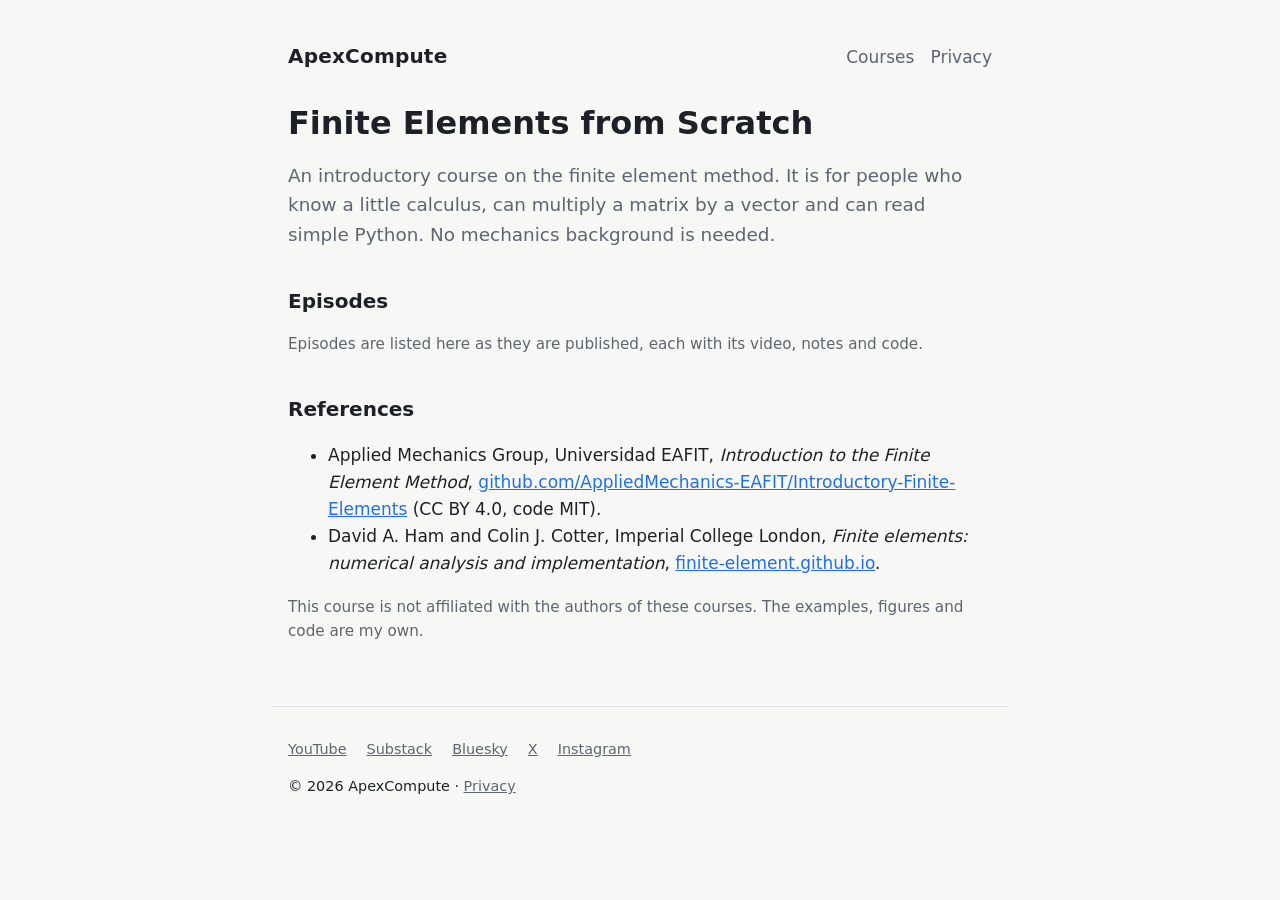
==== courses/finite-elements/index.html @ 87509bd2 "Home page, privacy policy and two course pages" ====
<!doctype html>
<html lang="en">
<head>
<meta charset="utf-8">
<meta name="viewport" content="width=device-width, initial-scale=1">
<title>Finite Elements from Scratch · ApexCompute</title>
<meta name="description" content="An introductory finite element course with runnable code for every episode.">
<link rel="stylesheet" href="../../assets/style.css">
</head>
<body>
<header>
  <a class="brand" href="../../">ApexCompute</a>
  <nav><a href="../../courses/">Courses</a><a href="../../privacy.html">Privacy</a></nav>
</header>
<main>
<h1>Finite Elements from Scratch</h1>
<p class="lead">An introductory course on the finite element method. It is for people who know a little calculus, can multiply a matrix by a vector and can read simple Python. No mechanics background is needed.</p>

<h2>Episodes</h2>
<p class="note">Episodes are listed here as they are published, each with its video, notes and code.</p>

<h2>References</h2>
<ul>
  <li>Applied Mechanics Group, Universidad EAFIT, <em>Introduction to the Finite Element Method</em>, <a href="https://github.com/AppliedMechanics-EAFIT/Introductory-Finite-Elements">github.com/AppliedMechanics-EAFIT/Introductory-Finite-Elements</a> (CC BY 4.0, code MIT).</li>
  <li>David A. Ham and Colin J. Cotter, Imperial College London, <em>Finite elements: numerical analysis and implementation</em>, <a href="https://finite-element.github.io">finite-element.github.io</a>.</li>
</ul>
<p class="note">This course is not affiliated with the authors of these courses. The examples, figures and code are my own.</p>
</main>
<footer>
  <ul class="links">
    <li><a href="https://www.youtube.com/@apexcompute372">YouTube</a></li>
    <li><a href="https://apexcompute.substack.com">Substack</a></li>
    <li><a href="https://bsky.app/profile/apexcompute372.bsky.social">Bluesky</a></li>
    <li><a href="https://x.com/apexcompute372">X</a></li>
    <li><a href="https://www.instagram.com/apexcompute372/">Instagram</a></li>
  </ul>
  <p>© 2026 ApexCompute · <a href="../../privacy.html">Privacy</a></p>
</footer>
</body>
</html>
---- assets/style.css ----
:root {
  --bg: #f7f7f5; --fg: #1d2127; --muted: #5d6570; --line: #dfe1e4; --accent: #1f6feb; --card: #ffffff;
  --max: 46rem;
}
@media (prefers-color-scheme: dark) {
  :root { --bg: #0f1216; --fg: #e6e8eb; --muted: #9aa3ad; --line: #252b33; --accent: #6aa6ff; --card: #161a20; }
}
* { box-sizing: border-box; }
html { -webkit-text-size-adjust: 100%; }
body {
  margin: 0; background: var(--bg); color: var(--fg);
  font: 17px/1.6 system-ui, -apple-system, "Segoe UI", Roboto, "Helvetica Neue", Arial, sans-serif;
}
header, main, footer { max-width: var(--max); margin: 0 auto; padding: 0 1rem; }
header { padding-top: 2.5rem; display: flex; justify-content: space-between; align-items: baseline; flex-wrap: wrap; gap: .5rem; }
header a.brand { font-weight: 700; font-size: 1.25rem; letter-spacing: .01em; color: var(--fg); text-decoration: none; }
nav a { margin-left: 1rem; color: var(--muted); text-decoration: none; }
nav a:hover, nav a[aria-current="page"] { color: var(--fg); }
main { padding-top: 1.5rem; padding-bottom: 3rem; }
h1 { font-size: 2rem; line-height: 1.2; margin: .5rem 0 1rem; }
h2 { font-size: 1.25rem; margin: 2.25rem 0 .75rem; }
p, li { color: var(--fg); }
.lead { font-size: 1.15rem; color: var(--muted); }
a { color: var(--accent); }
.cards { display: grid; gap: 1rem; grid-template-columns: repeat(auto-fit, minmax(16rem, 1fr)); margin: 1rem 0; }
.card { background: var(--card); border: 1px solid var(--line); border-radius: 10px; padding: 1rem 1.1rem; }
.card h3 { margin: 0 0 .35rem; font-size: 1.05rem; }
.card p { margin: 0; color: var(--muted); font-size: .95rem; }
.links { list-style: none; padding: 0; display: flex; flex-wrap: wrap; gap: .5rem 1.25rem; }
.note { color: var(--muted); font-size: .95rem; }
footer { border-top: 1px solid var(--line); padding-top: 1rem; padding-bottom: 2rem; color: var(--muted); font-size: .9rem; }
footer a { color: var(--muted); }
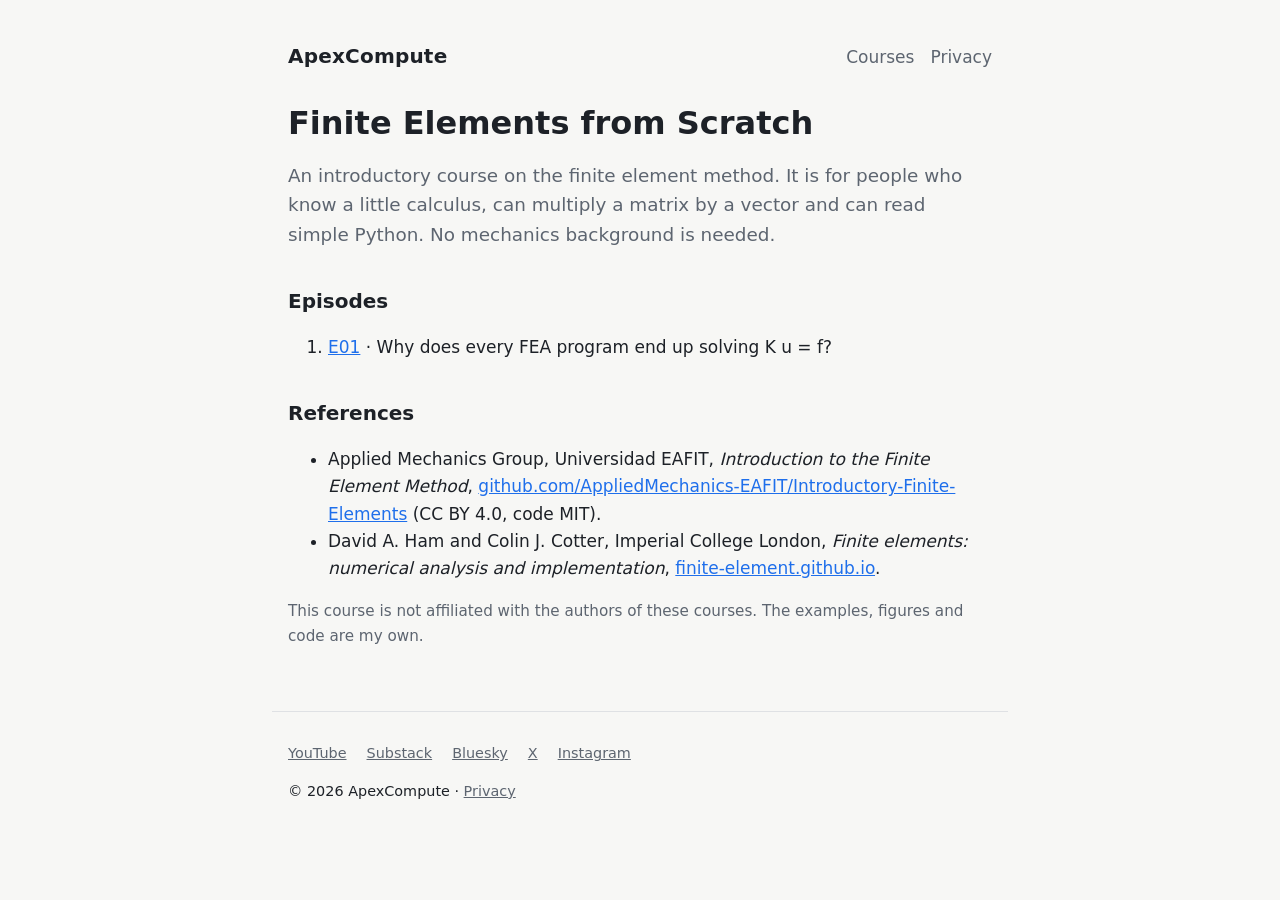
==== commit 8ef0a33c: "Finite Elements from Scratch: episode 1 materials" ====
--- a/courses/finite-elements/index.html
+++ b/courses/finite-elements/index.html
@@ -17,7 +17,11 @@
 <p class="lead">An introductory course on the finite element method. It is for people who know a little calculus, can multiply a matrix by a vector and can read simple Python. No mechanics background is needed.</p>
 
 <h2>Episodes</h2>
-<p class="note">Episodes are listed here as they are published, each with its video, notes and code.</p>
+<!-- episodes:start -->
+<ol class="episodes">
+  <li><a href="E01/">E01</a> · Why does every FEA program end up solving K u = f?</li>
+</ol>
+<!-- episodes:end -->
 
 <h2>References</h2>
 <ul>
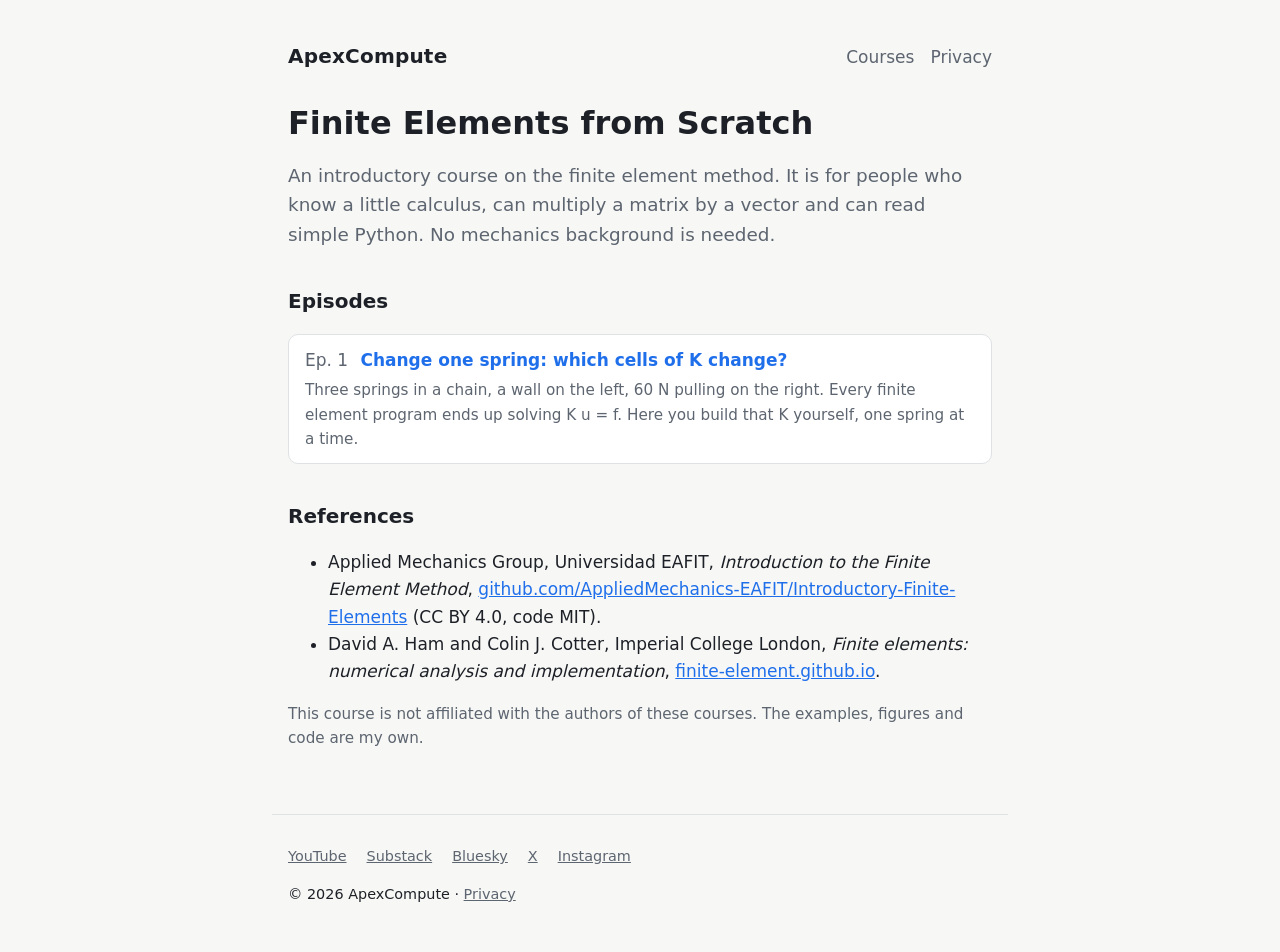
==== commit 5f515fd7: "Episode pages become interactive companions: build K yourself (FEA E01), step through a real agent r" ====
--- a/courses/finite-elements/index.html
+++ b/courses/finite-elements/index.html
@@ -19,7 +19,7 @@
 <h2>Episodes</h2>
 <!-- episodes:start -->
 <ol class="episodes">
-  <li><a href="E01/">E01</a> · Why does every FEA program end up solving K u = f?</li>
+  <li><a href="E01/"><span class="ep">Ep. 1</span> Change one spring: which cells of K change?</a><p>Three springs in a chain, a wall on the left, 60 N pulling on the right. Every finite element program ends up solving K u = f. Here you build that K yourself, one spring at a time.</p></li>
 </ol>
 <!-- episodes:end -->
 
--- a/assets/style.css
+++ b/assets/style.css
@@ -30,3 +30,59 @@
 .note { color: var(--muted); font-size: .95rem; }
 footer { border-top: 1px solid var(--line); padding-top: 1rem; padding-bottom: 2rem; color: var(--muted); font-size: .9rem; }
 footer a { color: var(--muted); }
+
+/* episode pages (interactive companion pages; 2026-11-22) */
+:root { --s1: #1b7f79; --s2: #c2185b; --s3: #b26a00; --hit: #fff1c2; --ok: #1a7f37; --bad: #b42318; --code: #f0f1f3; }
+@media (prefers-color-scheme: dark) {
+  :root { --s1: #4fd1c5; --s2: #f06292; --s3: #f5b041; --hit: #4a3b0a; --ok: #56d364; --bad: #ff7b72; --code: #1c2128; }
+}
+.kicker { color: var(--muted); font-size: .95rem; margin: 0; }
+.kicker a { color: var(--muted); }
+.video { position: relative; aspect-ratio: 16 / 9; margin: 1.25rem 0; border-radius: 10px; overflow: hidden; background: #000; }
+.video iframe { position: absolute; inset: 0; width: 100%; height: 100%; border: 0; }
+.button { display: inline-block; padding: .5rem .9rem; border-radius: 8px; border: 1px solid var(--line);
+  background: var(--card); color: var(--fg); text-decoration: none; font-weight: 600; font-size: .95rem; }
+.button:hover { border-color: var(--accent); }
+.button.sub { background: var(--accent); border-color: var(--accent); color: #fff; }
+.pager { display: flex; justify-content: space-between; align-items: center; gap: 1rem; flex-wrap: wrap;
+  margin: 3rem 0 1rem; padding-top: 1rem; border-top: 1px solid var(--line); }
+.pager a { margin: 0; }
+pre { background: var(--code); border-radius: 8px; padding: .75rem 1rem; overflow-x: auto; font-size: .9rem; }
+code { font-family: ui-monospace, SFMono-Regular, Menlo, Consolas, monospace; font-size: .92em; }
+details { background: var(--card); border: 1px solid var(--line); border-radius: 8px; padding: .5rem .9rem; margin: .75rem 0; }
+summary { cursor: pointer; font-weight: 600; }
+.widget { background: var(--card); border: 1px solid var(--line); border-radius: 12px; padding: 1rem; margin: 1rem 0; }
+.widget .row { display: flex; flex-wrap: wrap; gap: .5rem; align-items: center; margin: .5rem 0; }
+.widget button { font: inherit; font-size: .95rem; padding: .4rem .8rem; border-radius: 8px; cursor: pointer;
+  border: 1px solid var(--line); background: var(--bg); color: var(--fg); }
+.widget button[aria-pressed="true"] { border-color: var(--accent); outline: 2px solid var(--accent); }
+.widget button:disabled { opacity: .5; cursor: default; }
+.widget .msg { min-height: 1.6em; margin: .5rem 0 0; }
+.widget .ok { color: var(--ok); } .widget .bad { color: var(--bad); }
+.widget svg { width: 100%; height: auto; display: block; }
+.widget label { font-size: .95rem; display: flex; gap: .5rem; align-items: center; }
+.widget input[type=range] { width: 9rem; }
+table.k { border-collapse: collapse; margin: .5rem 0; font-variant-numeric: tabular-nums; }
+table.k th { color: var(--muted); font-weight: 500; font-size: .85rem; padding: 0 .4rem; }
+table.k td { border: 1px solid var(--line); min-width: 4.2rem; height: 2.6rem; text-align: center; padding: .1rem .3rem; font-size: .95rem; }
+table.k td.hit { background: var(--hit); font-weight: 700; }
+table.k td small { display: block; font-size: .72rem; color: var(--muted); line-height: 1.1; }
+.c1 { color: var(--s1); } .c2 { color: var(--s2); } .c3 { color: var(--s3); }
+.scroll { overflow-x: auto; }
+ol.episodes { list-style: none; padding: 0; }
+ol.episodes li { border: 1px solid var(--line); background: var(--card); border-radius: 10px; padding: .75rem 1rem; margin: .6rem 0; }
+ol.episodes li a { font-weight: 600; text-decoration: none; }
+ol.episodes li .ep { color: var(--muted); font-weight: 500; margin-right: .4rem; }
+ol.episodes li p { margin: .25rem 0 0; color: var(--muted); font-size: .95rem; }
+.chat { display: flex; flex-direction: column; gap: .5rem; margin: .75rem 0; }
+.bubble { border-radius: 10px; padding: .55rem .8rem; border: 1px solid var(--line); max-width: 100%; overflow-x: auto; }
+.bubble .who { font-size: .78rem; color: var(--muted); text-transform: uppercase; letter-spacing: .04em; display: block; }
+.bubble.user { background: var(--bg); }
+.bubble.model { background: var(--card); border-color: var(--accent); }
+.bubble.tool { background: var(--code); }
+.bubble pre { margin: .3rem 0 0; padding: .4rem .6rem; }
+.bubble.new { animation: pop .35s ease-out; }
+@keyframes pop { from { opacity: 0; transform: translateY(6px); } to { opacity: 1; transform: none; } }
+.meter { display: grid; grid-template-columns: 6rem 1fr 4rem; gap: .5rem; align-items: center; font-size: .9rem; }
+.meter .bar { height: .7rem; border-radius: 4px; background: var(--accent); }
+@media (prefers-reduced-motion: reduce) { .bubble.new { animation: none; } }
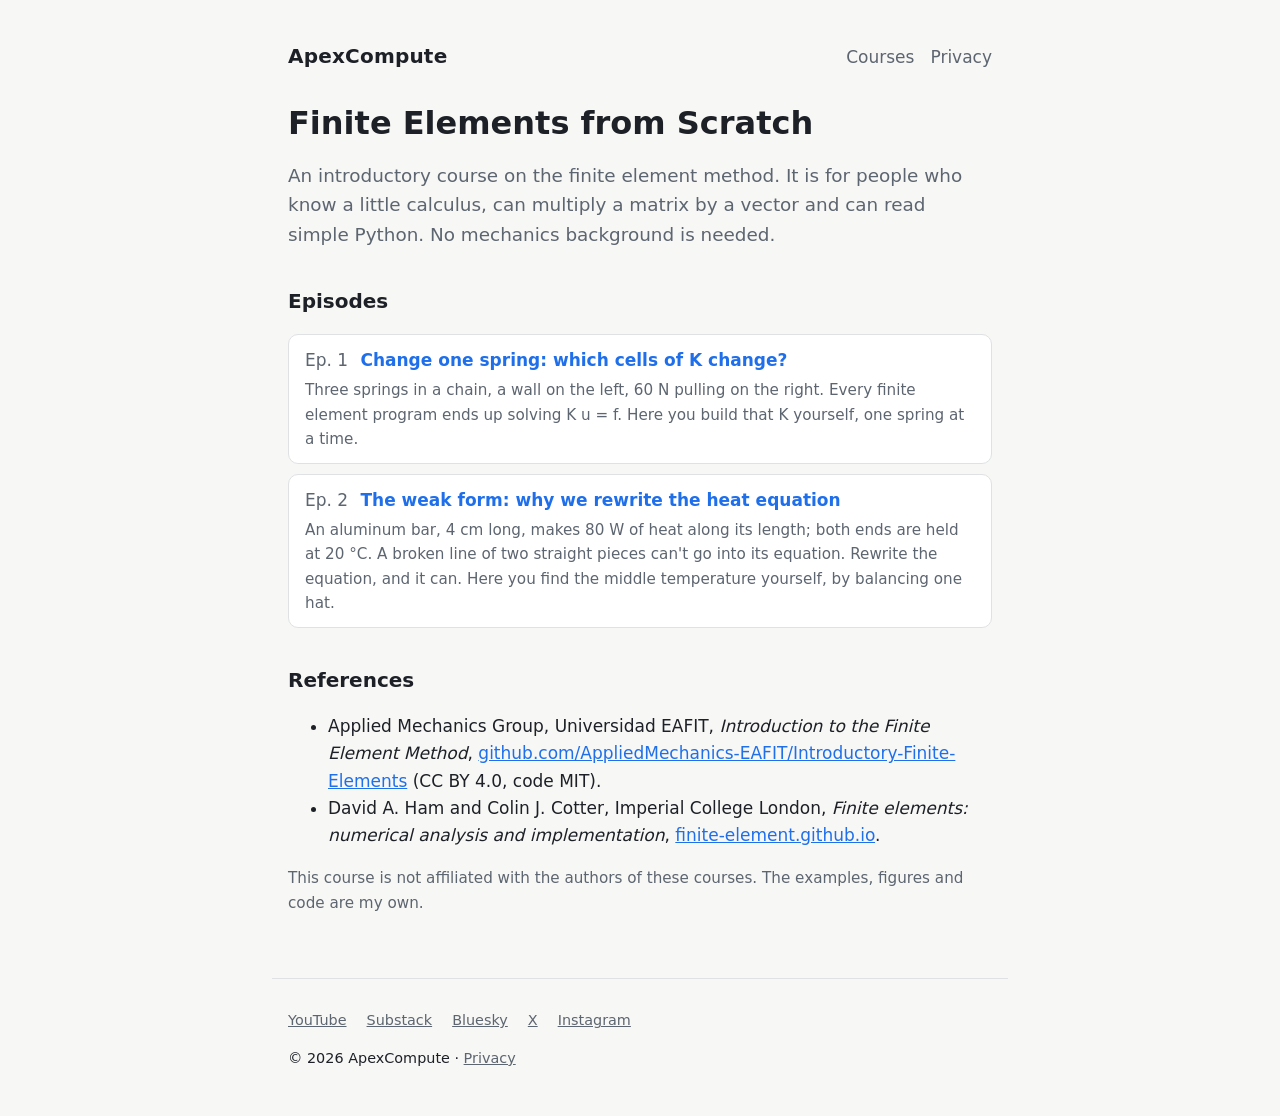
==== commit 032fceba: "Finite Elements from Scratch: episode E02" ====
--- a/courses/finite-elements/index.html
+++ b/courses/finite-elements/index.html
@@ -20,6 +20,7 @@
 <!-- episodes:start -->
 <ol class="episodes">
   <li><a href="E01/"><span class="ep">Ep. 1</span> Change one spring: which cells of K change?</a><p>Three springs in a chain, a wall on the left, 60 N pulling on the right. Every finite element program ends up solving K u = f. Here you build that K yourself, one spring at a time.</p></li>
+  <li><a href="E02/"><span class="ep">Ep. 2</span> The weak form: why we rewrite the heat equation</a><p>An aluminum bar, 4 cm long, makes 80 W of heat along its length; both ends are held at 20 °C. A broken line of two straight pieces can&#x27;t go into its equation. Rewrite the equation, and it can. Here you find the middle temperature yourself, by balancing one hat.</p></li>
 </ol>
 <!-- episodes:end -->
 
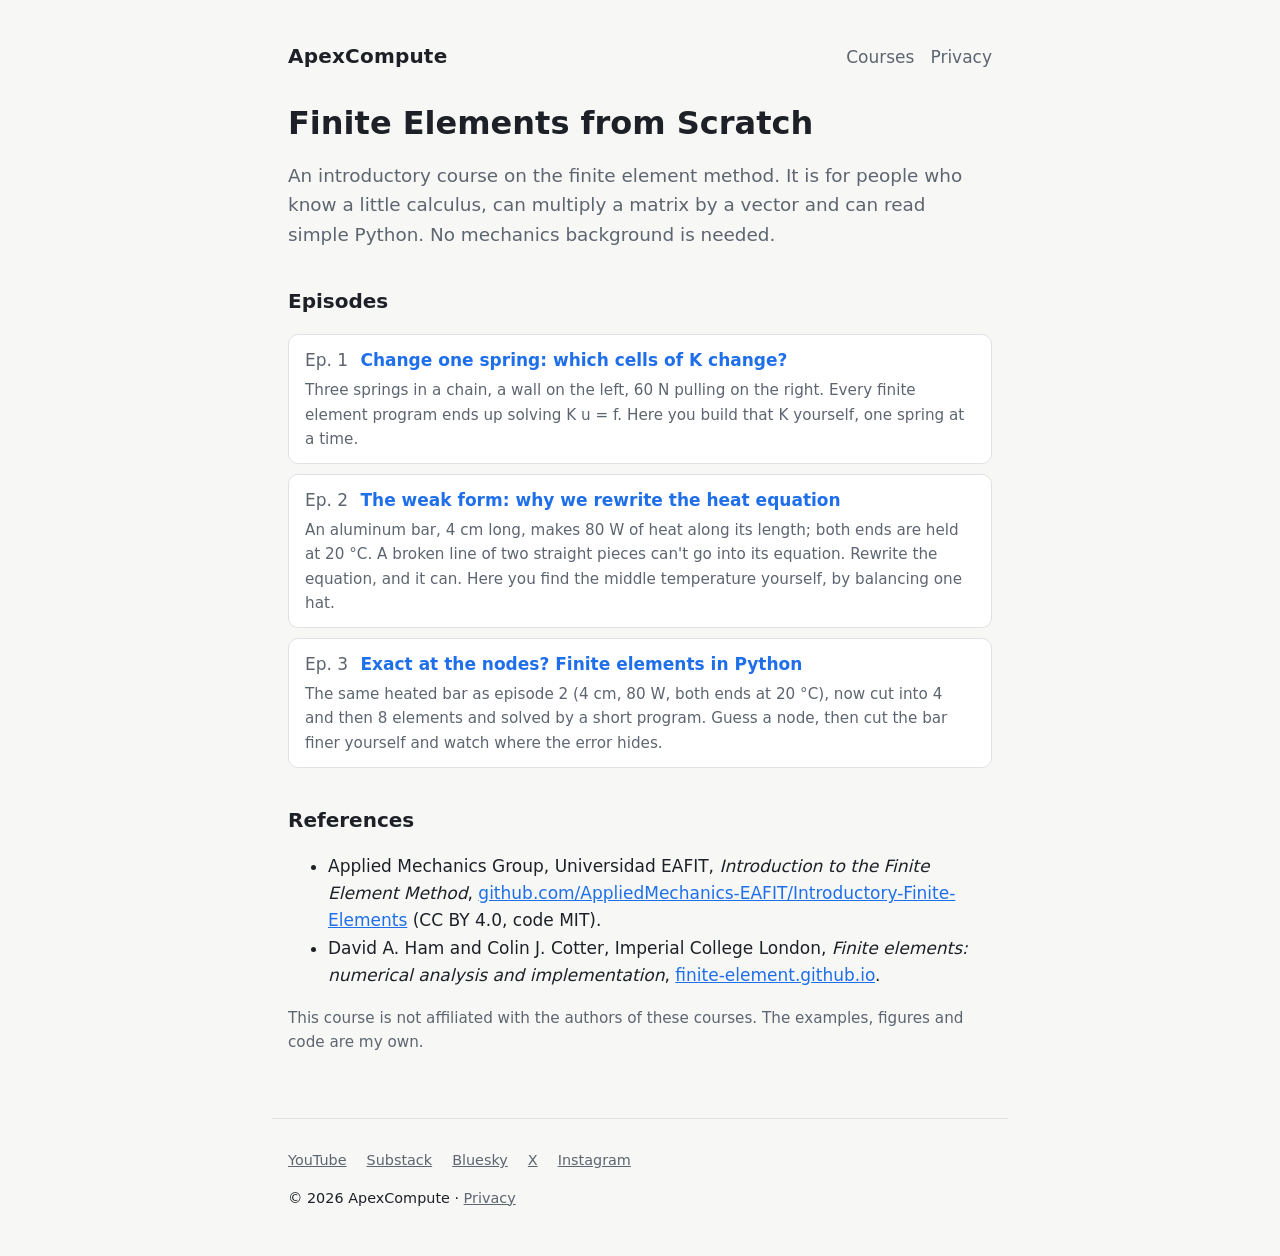
==== commit 3d1f6fca: "Finite Elements from Scratch: episode E03" ====
--- a/courses/finite-elements/index.html
+++ b/courses/finite-elements/index.html
@@ -21,6 +21,7 @@
 <ol class="episodes">
   <li><a href="E01/"><span class="ep">Ep. 1</span> Change one spring: which cells of K change?</a><p>Three springs in a chain, a wall on the left, 60 N pulling on the right. Every finite element program ends up solving K u = f. Here you build that K yourself, one spring at a time.</p></li>
   <li><a href="E02/"><span class="ep">Ep. 2</span> The weak form: why we rewrite the heat equation</a><p>An aluminum bar, 4 cm long, makes 80 W of heat along its length; both ends are held at 20 °C. A broken line of two straight pieces can&#x27;t go into its equation. Rewrite the equation, and it can. Here you find the middle temperature yourself, by balancing one hat.</p></li>
+  <li><a href="E03/"><span class="ep">Ep. 3</span> Exact at the nodes? Finite elements in Python</a><p>The same heated bar as episode 2 (4 cm, 80 W, both ends at 20 °C), now cut into 4 and then 8 elements and solved by a short program. Guess a node, then cut the bar finer yourself and watch where the error hides.</p></li>
 </ol>
 <!-- episodes:end -->
 
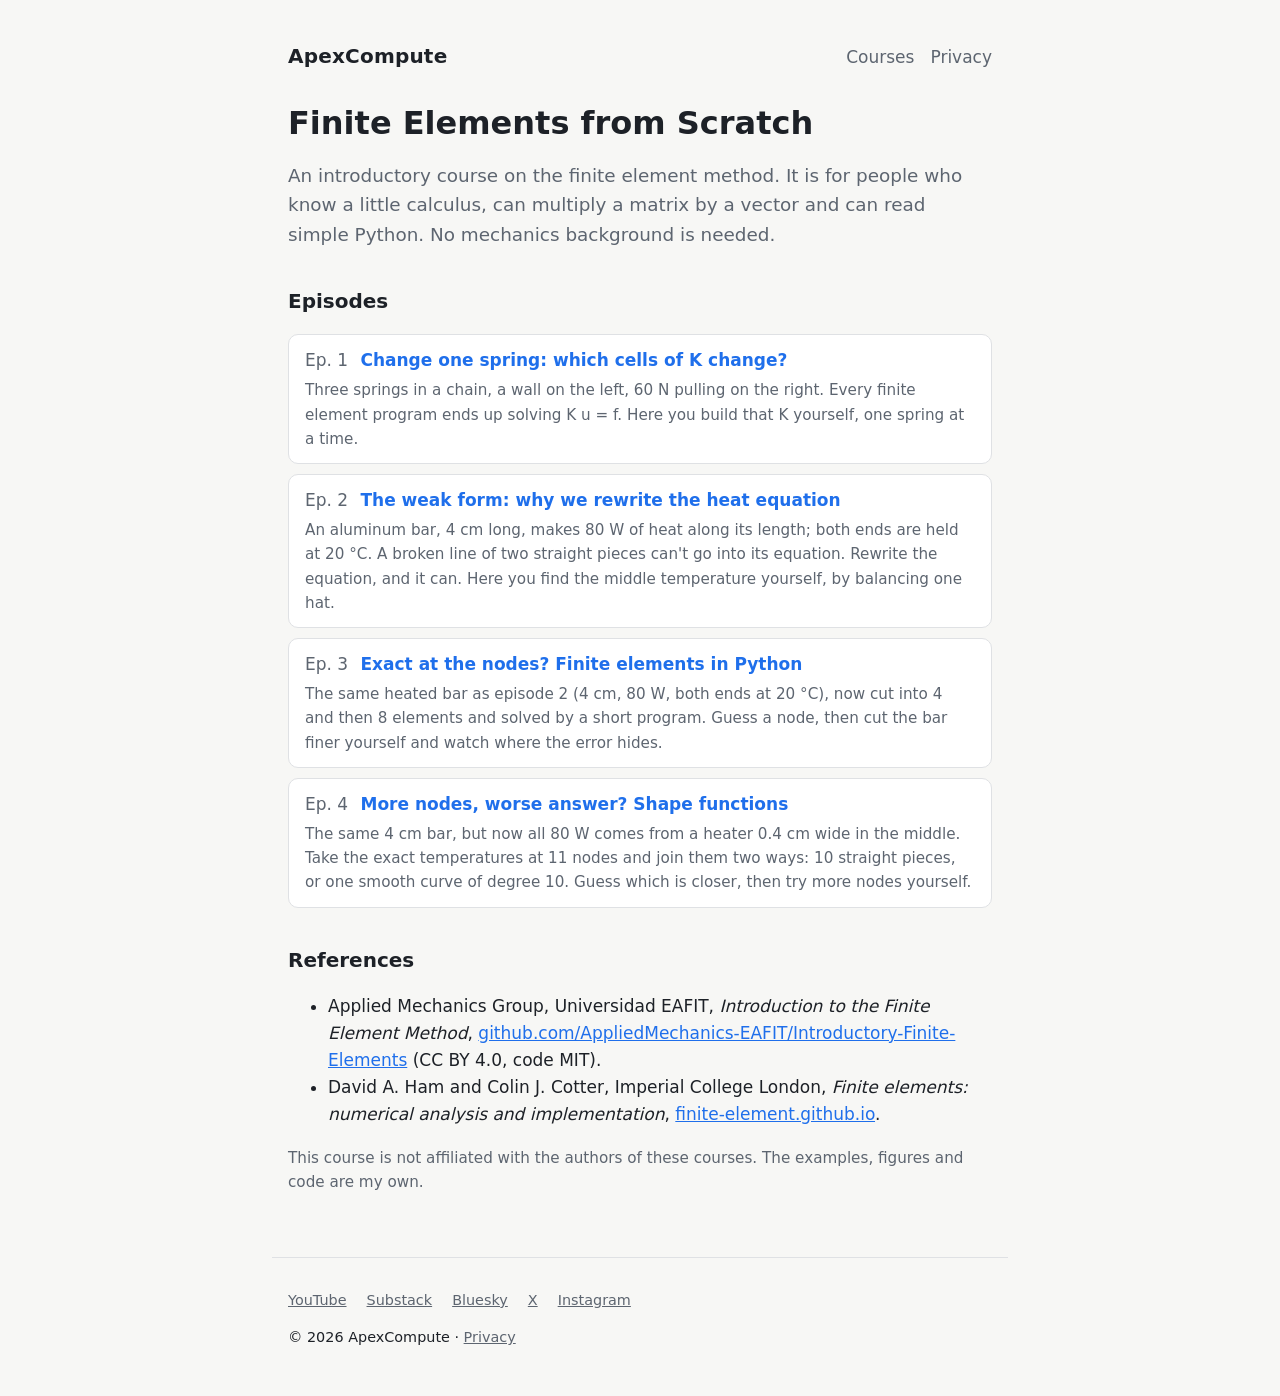
==== commit 64bde8e5: "Finite Elements from Scratch: episode E04" ====
--- a/courses/finite-elements/index.html
+++ b/courses/finite-elements/index.html
@@ -22,6 +22,7 @@
   <li><a href="E01/"><span class="ep">Ep. 1</span> Change one spring: which cells of K change?</a><p>Three springs in a chain, a wall on the left, 60 N pulling on the right. Every finite element program ends up solving K u = f. Here you build that K yourself, one spring at a time.</p></li>
   <li><a href="E02/"><span class="ep">Ep. 2</span> The weak form: why we rewrite the heat equation</a><p>An aluminum bar, 4 cm long, makes 80 W of heat along its length; both ends are held at 20 °C. A broken line of two straight pieces can&#x27;t go into its equation. Rewrite the equation, and it can. Here you find the middle temperature yourself, by balancing one hat.</p></li>
   <li><a href="E03/"><span class="ep">Ep. 3</span> Exact at the nodes? Finite elements in Python</a><p>The same heated bar as episode 2 (4 cm, 80 W, both ends at 20 °C), now cut into 4 and then 8 elements and solved by a short program. Guess a node, then cut the bar finer yourself and watch where the error hides.</p></li>
+  <li><a href="E04/"><span class="ep">Ep. 4</span> More nodes, worse answer? Shape functions</a><p>The same 4 cm bar, but now all 80 W comes from a heater 0.4 cm wide in the middle. Take the exact temperatures at 11 nodes and join them two ways: 10 straight pieces, or one smooth curve of degree 10. Guess which is closer, then try more nodes yourself.</p></li>
 </ol>
 <!-- episodes:end -->
 
